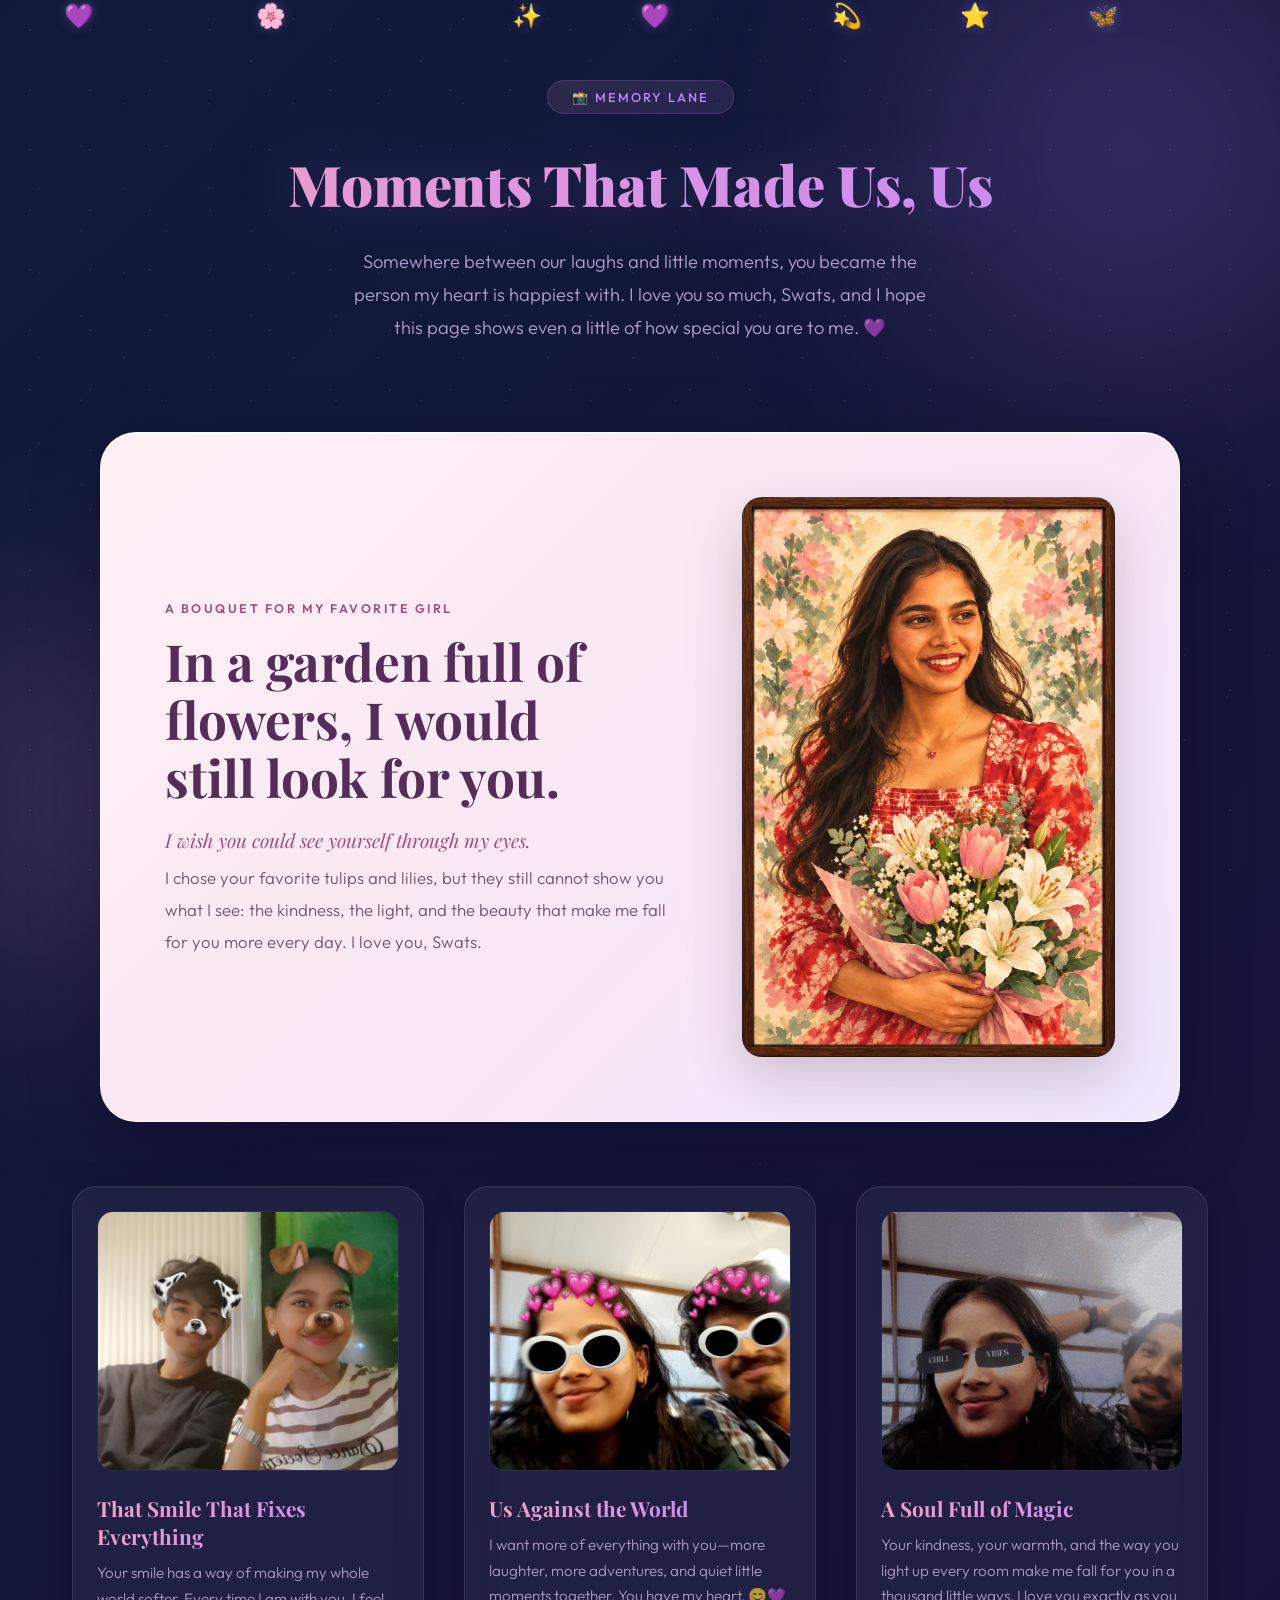
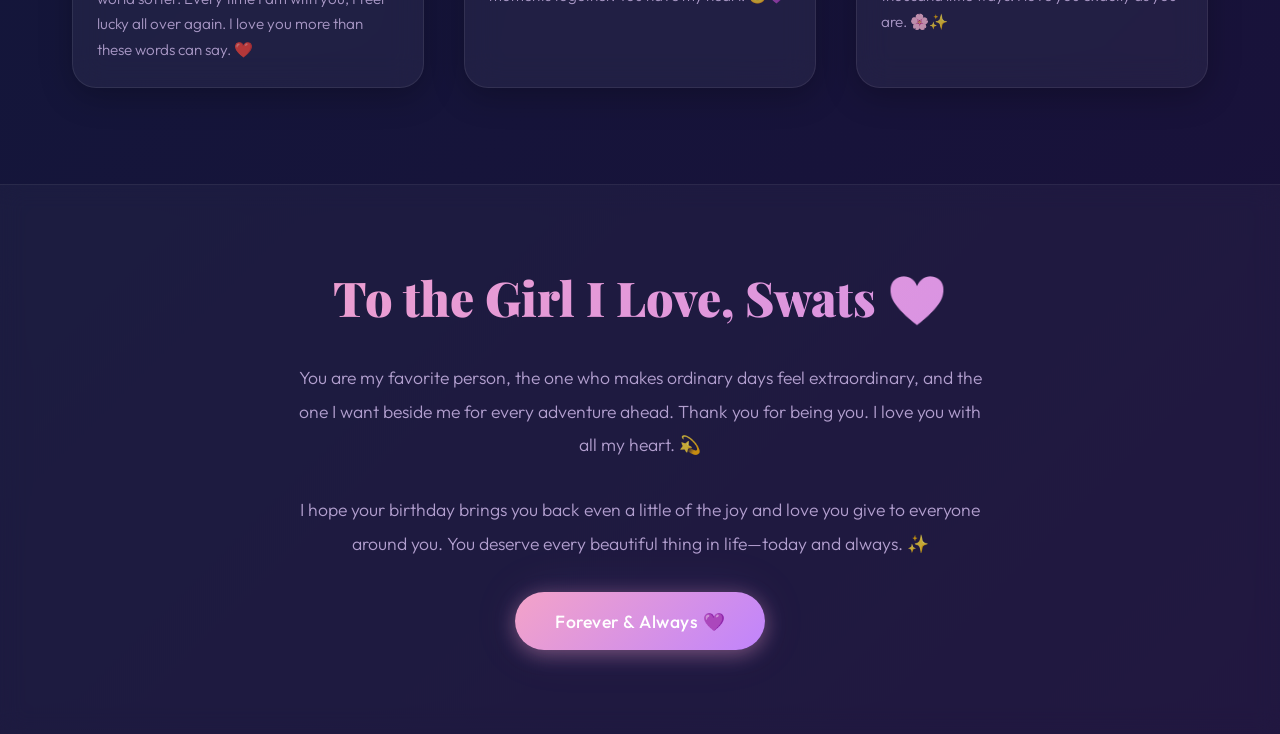
==== last.html @ d5b0f734 "Add romantic floral birthday experience" ====
<!DOCTYPE html>
<html lang="en">

<head>
    <meta charset="UTF-8">
    <meta name="viewport" content="width=device-width, initial-scale=1.0">
    <title>Our Beautiful Memories ✨</title>
    <link rel="preconnect" href="https://fonts.googleapis.com">
    <link rel="preconnect" href="https://fonts.gstatic.com" crossorigin>
    <link href="https://fonts.googleapis.com/css2?family=Playfair+Display:wght@700;900&family=Outfit:wght@300;400;500;600&display=swap" rel="stylesheet">
    <style>
        * {
            margin: 0;
            padding: 0;
            box-sizing: border-box;
        }

        body {
            min-height: 100vh;
            background: linear-gradient(-45deg, #1a0a2e, #2d1b4e, #1e0d3a, #0f1a3a);
            background-size: 400% 400%;
            animation: gradientFlow 20s ease infinite;
            font-family: 'Outfit', sans-serif;
            overflow-x: hidden;
            color: #e4ccff;
        }

        @keyframes gradientFlow {
            0% { background-position: 0% 50%; }
            50% { background-position: 100% 50%; }
            100% { background-position: 0% 50%; }
        }

        /* === GLOW ORBS === */
        body::before,
        body::after {
            content: '';
            position: fixed;
            border-radius: 50%;
            filter: blur(120px);
            opacity: 0.3;
            pointer-events: none;
            z-index: 0;
        }

        body::before {
            width: 500px;
            height: 500px;
            background: radial-gradient(circle, #c084fc, transparent);
            top: -100px;
            right: -100px;
            animation: orbFloat 12s ease-in-out infinite;
        }

        body::after {
            width: 400px;
            height: 400px;
            background: radial-gradient(circle, #f4a3c8, transparent);
            bottom: -100px;
            left: -100px;
            animation: orbFloat 15s ease-in-out infinite reverse;
        }

        @keyframes orbFloat {
            0%, 100% { transform: translate(0, 0); }
            33% { transform: translate(30px, -30px); }
            66% { transform: translate(-20px, 20px); }
        }

        /* === SPARKLE LAYER === */
        .magic-sparkles {
            position: fixed;
            top: 0;
            left: 0;
            width: 100%;
            height: 100%;
            pointer-events: none;
            z-index: 1;
        }

        .magic-sparkles::before,
        .magic-sparkles::after {
            content: '';
            position: absolute;
            width: 100%;
            height: 100%;
            background-image: radial-gradient(circle, rgba(192, 132, 252, 0.4) 1px, transparent 1px);
            background-size: 60px 60px;
            animation: sparkleLayer 10s linear infinite;
            opacity: 0.3;
        }

        .magic-sparkles::after {
            animation-delay: -5s;
            transform: rotate(45deg);
            background-image: radial-gradient(circle, rgba(244, 163, 200, 0.3) 1px, transparent 1px);
        }

        @keyframes sparkleLayer {
            0% { transform: translateY(0); }
            100% { transform: translateY(-60px); }
        }

        /* === FLOATING HEARTS === */
        .floating-hearts {
            position: fixed;
            width: 100%;
            height: 100%;
            pointer-events: none;
            z-index: 2;
        }

        .heart {
            position: absolute;
            font-size: 1.5rem;
            animation: floatHeart var(--float-duration, 6s) ease-in-out infinite;
            animation-delay: var(--delay, 0s);
            filter: drop-shadow(0 0 6px rgba(192, 132, 252, 0.3));
        }

        @keyframes floatHeart {
            0% { transform: translate(0, 100vh) rotate(0deg); opacity: 0.7; }
            50% { opacity: 1; }
            100% { transform: translate(var(--translate-x, 0), -100vh) rotate(360deg); opacity: 0; }
        }

        /* === WELCOME SECTION === */
        .welcome {
            text-align: center;
            padding: 5rem 2rem 3rem;
            position: relative;
            z-index: 3;
        }

        .welcome-badge {
            display: inline-block;
            background: linear-gradient(135deg, rgba(244, 163, 200, 0.12), rgba(192, 132, 252, 0.12));
            border: 1px solid rgba(192, 132, 252, 0.2);
            border-radius: 100px;
            padding: 0.5rem 1.5rem;
            font-size: 0.8rem;
            font-weight: 500;
            letter-spacing: 2px;
            text-transform: uppercase;
            color: #c084fc;
            margin-bottom: 2rem;
            animation: fadeInScale 1.5s ease both;
        }

        .welcome h1 {
            font-family: 'Playfair Display', serif;
            font-size: 3.5rem;
            font-weight: 900;
            background: linear-gradient(135deg, #f4a3c8, #c084fc, #a78bfa, #f4a3c8);
            background-size: 300% 300%;
            -webkit-background-clip: text;
            -webkit-text-fill-color: transparent;
            background-clip: text;
            animation: shimmerText 4s ease infinite;
            filter: drop-shadow(0 0 30px rgba(192, 132, 252, 0.2));
        }

        @keyframes shimmerText {
            0% { background-position: 0% 50%; }
            50% { background-position: 100% 50%; }
            100% { background-position: 0% 50%; }
        }

        .welcome p {
            font-size: 1.15rem;
            font-weight: 300;
            max-width: 600px;
            margin: 1.5rem auto;
            line-height: 1.8;
            color: rgba(228, 204, 255, 0.75);
            animation: fadeIn 2s ease 0.5s both;
        }

        /* === MEMORY CARDS === */
        .memory-container {
            max-width: 1200px;
            margin: 0 auto;
            padding: 2rem;
            display: grid;
            grid-template-columns: repeat(auto-fit, minmax(320px, 1fr));
            gap: 2.5rem;
            z-index: 3;
            position: relative;
        }

        .memory-card {
            background: rgba(255, 255, 255, 0.05);
            backdrop-filter: blur(16px);
            -webkit-backdrop-filter: blur(16px);
            border: 1px solid rgba(255, 255, 255, 0.08);
            border-radius: 24px;
            padding: 1.5rem;
            box-shadow:
                0 8px 32px rgba(0, 0, 0, 0.25),
                inset 0 1px 0 rgba(255, 255, 255, 0.05);
            transition: all 0.5s cubic-bezier(0.4, 0, 0.2, 1);
            position: relative;
            overflow: hidden;
        }

        .memory-card:hover {
            transform: translateY(-12px) scale(1.02);
            border-color: rgba(192, 132, 252, 0.2);
            box-shadow:
                0 20px 50px rgba(0, 0, 0, 0.3),
                0 0 40px rgba(192, 132, 252, 0.08);
        }

        .memory-card::before {
            content: '';
            position: absolute;
            top: 0;
            left: -100%;
            width: 100%;
            height: 100%;
            background: linear-gradient(90deg, transparent, rgba(192, 132, 252, 0.06), transparent);
            transition: left 0.6s ease;
        }

        .memory-card:hover::before {
            left: 100%;
        }

        .memory-img {
            width: 100%;
            height: 260px;
            object-fit: cover;
            border-radius: 16px;
            margin-bottom: 1.2rem;
            transition: transform 0.5s ease;
            border: 1px solid rgba(255, 255, 255, 0.06);
        }

        .memory-card:hover .memory-img {
            transform: scale(1.05);
        }

        .memory-date {
            font-family: 'Playfair Display', serif;
            font-weight: 700;
            font-size: 1.3rem;
            background: linear-gradient(135deg, #f4a3c8, #c084fc);
            -webkit-background-clip: text;
            -webkit-text-fill-color: transparent;
            background-clip: text;
            margin-bottom: 0.6rem;
        }

        .memory-caption {
            font-size: 0.95rem;
            font-weight: 300;
            line-height: 1.7;
            color: rgba(228, 204, 255, 0.7);
        }

        /* === FLOWERS FOR HER === */
        .floral-dedication {
            max-width: 1080px;
            margin: 1rem auto 2rem;
            padding: clamp(1.5rem, 5vw, 4rem);
            display: grid;
            grid-template-columns: minmax(0, 1.1fr) minmax(260px, 0.8fr);
            align-items: center;
            gap: clamp(2rem, 5vw, 5rem);
            position: relative;
            overflow: hidden;
            border: 1px solid rgba(255, 255, 255, 0.72);
            border-radius: 36px;
            background: linear-gradient(135deg, #fff0f5 0%, #f9e7f5 52%, #f0e8ff 100%);
            box-shadow: 0 24px 70px rgba(9, 4, 25, 0.3), inset 0 1px 0 rgba(255, 255, 255, 0.9);
            z-index: 3;
        }

        .floral-copy { position: relative; z-index: 1; }

        .floral-kicker {
            display: inline-block;
            margin-bottom: 1rem;
            color: #a44e7f;
            font-size: 0.78rem;
            font-weight: 600;
            letter-spacing: 0.2em;
            text-transform: uppercase;
        }

        .floral-copy h2 {
            margin-bottom: 1.2rem;
            color: #542d58;
            font: 700 clamp(2rem, 4vw, 3.3rem)/1.14 'Playfair Display', serif;
            text-wrap: balance;
        }

        .floral-copy p {
            max-width: 560px;
            color: #765371;
            font-size: 1.05rem;
            font-weight: 300;
            line-height: 1.9;
        }

        .floral-copy .floral-preface {
            margin-bottom: 0.45rem;
            color: #a44e7f;
            font: italic 1.2rem/1.5 'Playfair Display', serif;
        }

        .floral-portrait-frame {
            width: min(100%, 400px);
            justify-self: center;
            margin: 0;
            position: relative;
            padding: 0;
            border: 0;
            border-radius: 20px;
            background: transparent;
            box-shadow: 0 20px 55px rgba(70, 38, 55, 0.22);
        }

        .floral-portrait-frame img {
            display: block;
            width: 100%;
            aspect-ratio: 2 / 3;
            object-fit: contain;
            object-position: center;
            border-radius: 20px;
        }

        /* === FINAL MESSAGE === */
        .final-message {
            text-align: center;
            padding: 5rem 2rem;
            background: rgba(255, 255, 255, 0.03);
            backdrop-filter: blur(12px);
            border-top: 1px solid rgba(255, 255, 255, 0.06);
            margin-top: 4rem;
            position: relative;
            z-index: 3;
        }

        .final-message h2 {
            font-family: 'Playfair Display', serif;
            font-size: 3rem;
            font-weight: 900;
            background: linear-gradient(135deg, #f4a3c8, #c084fc, #a78bfa);
            background-size: 300% 300%;
            -webkit-background-clip: text;
            -webkit-text-fill-color: transparent;
            background-clip: text;
            animation: shimmerText 4s ease infinite, heartbeat 2.5s ease-in-out infinite;
            margin-bottom: 2rem;
        }

        @keyframes heartbeat {
            0%, 100% { transform: scale(1); }
            50% { transform: scale(1.05); }
        }

        .final-message p {
            font-size: 1.1rem;
            font-weight: 300;
            max-width: 700px;
            margin: 0 auto 2rem;
            line-height: 1.9;
            color: rgba(228, 204, 255, 0.75);
        }

        .goodbye-btn {
            display: inline-block;
            padding: 1.1rem 2.5rem;
            font-size: 1.1rem;
            font-family: 'Outfit', sans-serif;
            font-weight: 500;
            background: linear-gradient(135deg, #f4a3c8, #c084fc);
            color: white;
            border: none;
            border-radius: 60px;
            cursor: pointer;
            text-decoration: none;
            transition: all 0.4s cubic-bezier(0.4, 0, 0.2, 1);
            box-shadow:
                0 4px 20px rgba(244, 163, 200, 0.4),
                0 0 50px rgba(192, 132, 252, 0.1);
            position: relative;
            overflow: hidden;
            letter-spacing: 0.5px;
        }

        .goodbye-btn::after {
            content: '';
            position: absolute;
            top: 0;
            left: -100%;
            width: 100%;
            height: 100%;
            background: linear-gradient(90deg, transparent, rgba(255, 255, 255, 0.15), transparent);
            animation: btnShimmer 3s infinite;
        }

        @keyframes btnShimmer {
            0% { left: -100%; }
            100% { left: 100%; }
        }

        .goodbye-btn:hover {
            transform: translateY(-4px) scale(1.05);
            box-shadow:
                0 8px 30px rgba(244, 163, 200, 0.5),
                0 0 60px rgba(192, 132, 252, 0.2);
        }

        /* === ANIMATIONS === */
        @keyframes fadeInScale {
            0% { opacity: 0; transform: scale(0.8); }
            100% { opacity: 1; transform: scale(1); }
        }

        @keyframes fadeIn {
            0% { opacity: 0; transform: translateY(20px); }
            100% { opacity: 1; transform: translateY(0); }
        }

        /* === CUSTOM SCROLLBAR === */
        ::-webkit-scrollbar {
            width: 8px;
        }

        ::-webkit-scrollbar-track {
            background: rgba(26, 10, 46, 0.5);
        }

        ::-webkit-scrollbar-thumb {
            background: linear-gradient(180deg, #c084fc, #f4a3c8);
            border-radius: 4px;
        }

        ::-webkit-scrollbar-thumb:hover {
            background: linear-gradient(180deg, #a855f7, #f472b6);
        }

        /* === RESPONSIVE === */
        @media (max-width: 768px) {
            .welcome h1 { font-size: 2.5rem; }
            .memory-container { grid-template-columns: 1fr; padding: 1rem; }
            .floral-dedication { grid-template-columns: 1fr; text-align: center; margin: 0 1rem 2rem; }
            .floral-copy p { margin-inline: auto; }
            .floral-portrait-frame { width: min(82%, 400px); }
            .final-message h2 { font-size: 2.2rem; }
            .final-message { padding: 3rem 1.5rem; }
        }

        @media (max-width: 480px) {
            .welcome { padding: 3rem 1rem 2rem; }
            .welcome h1 { font-size: 2rem; }
            .goodbye-btn { padding: 1rem 2rem; font-size: 1rem; }
        }
    </style>
</head>

<body>
    <div class="magic-sparkles"></div>
    <div class="floating-hearts">
        <div class="heart" style="--float-duration: 7s; --delay: 0s; --translate-x: 25px; left: 5%;">💜</div>
        <div class="heart" style="--float-duration: 9s; --delay: 1.5s; --translate-x: -35px; left: 20%;">🌸</div>
        <div class="heart" style="--float-duration: 8s; --delay: 2.5s; --translate-x: 40px; left: 40%;">✨</div>
        <div class="heart" style="--float-duration: 10s; --delay: 3.5s; --translate-x: -25px; left: 65%;">💫</div>
        <div class="heart" style="--float-duration: 6s; --delay: 4.5s; --translate-x: 30px; left: 85%;">🦋</div>
        <div class="heart" style="--float-duration: 11s; --delay: 0.5s; --translate-x: -20px; left: 50%;">💜</div>
        <div class="heart" style="--float-duration: 8s; --delay: 5s; --translate-x: 15px; left: 75%;">⭐</div>
    </div>

    <section class="welcome">
        <div class="welcome-badge">📸 memory lane</div>
        <h1>Moments That Made Us, Us</h1>
        <p>Somewhere between our laughs and little moments, you became the person my heart is happiest with. I love you so much, Swats, and I hope this page shows even a little of how special you are to me. 💜</p>
    </section>

    <section class="floral-dedication" aria-labelledby="floral-title">
        <div class="floral-copy">
            <span class="floral-kicker">A bouquet for my favorite girl</span>
            <h2 id="floral-title">In a garden full of flowers, I would still look for you.</h2>
            <p class="floral-preface">I wish you could see yourself through my eyes.</p>
            <p>I chose your favorite tulips and lilies, but they still cannot show you what I see: the kindness, the light, and the beauty that make me fall for you more every day. I love you, Swats.</p>
        </div>
        <figure class="floral-portrait-frame">
            <img src="./swats-framed-floral-portrait.png" alt="Framed storybook portrait of Swats holding tulips and lilies">
        </figure>
    </section>

    <div class="memory-container">
        <div class="memory-card">
            <img src="./swathij_18.jpg" alt="Swats" class="memory-img">
            <div class="memory-date">That Smile That Fixes Everything</div>
            <div class="memory-caption">Your smile has a way of making my whole world softer. Every time I am with you, I feel lucky all over again. I love you more than these words can say. ❤️</div>
        </div>
        <div class="memory-card">
            <img src="./swathij_18_1.jpg" alt="Swats" class="memory-img">
            <div class="memory-date">Us Against the World</div>
            <div class="memory-caption">I want more of everything with you—more laughter, more adventures, and quiet little moments together. You have my heart. 😊💜</div>
        </div>
        <div class="memory-card">
            <img src="./swathij_18_3.jpg" alt="Swats" class="memory-img">
            <div class="memory-date">A Soul Full of Magic</div>
            <div class="memory-caption">Your kindness, your warmth, and the way you light up every room make me fall for you in a thousand little ways. I love you exactly as you are. 🌸✨</div>
        </div>
    </div>

    <section class="final-message">
        <h2>To the Girl I Love, Swats 💜</h2>
        <p>You are my favorite person, the one who makes ordinary days feel extraordinary, and the one I want beside me for every adventure ahead. Thank you for being you. I love you with all my heart. 💫</p>
        <p>I hope your birthday brings you back even a little of the joy and love you give to everyone around you. You deserve every beautiful thing in life—today and always. ✨</p>
        <a href="#" class="goodbye-btn">Forever &amp; Always 💜</a>
    </section>
</body>

</html>
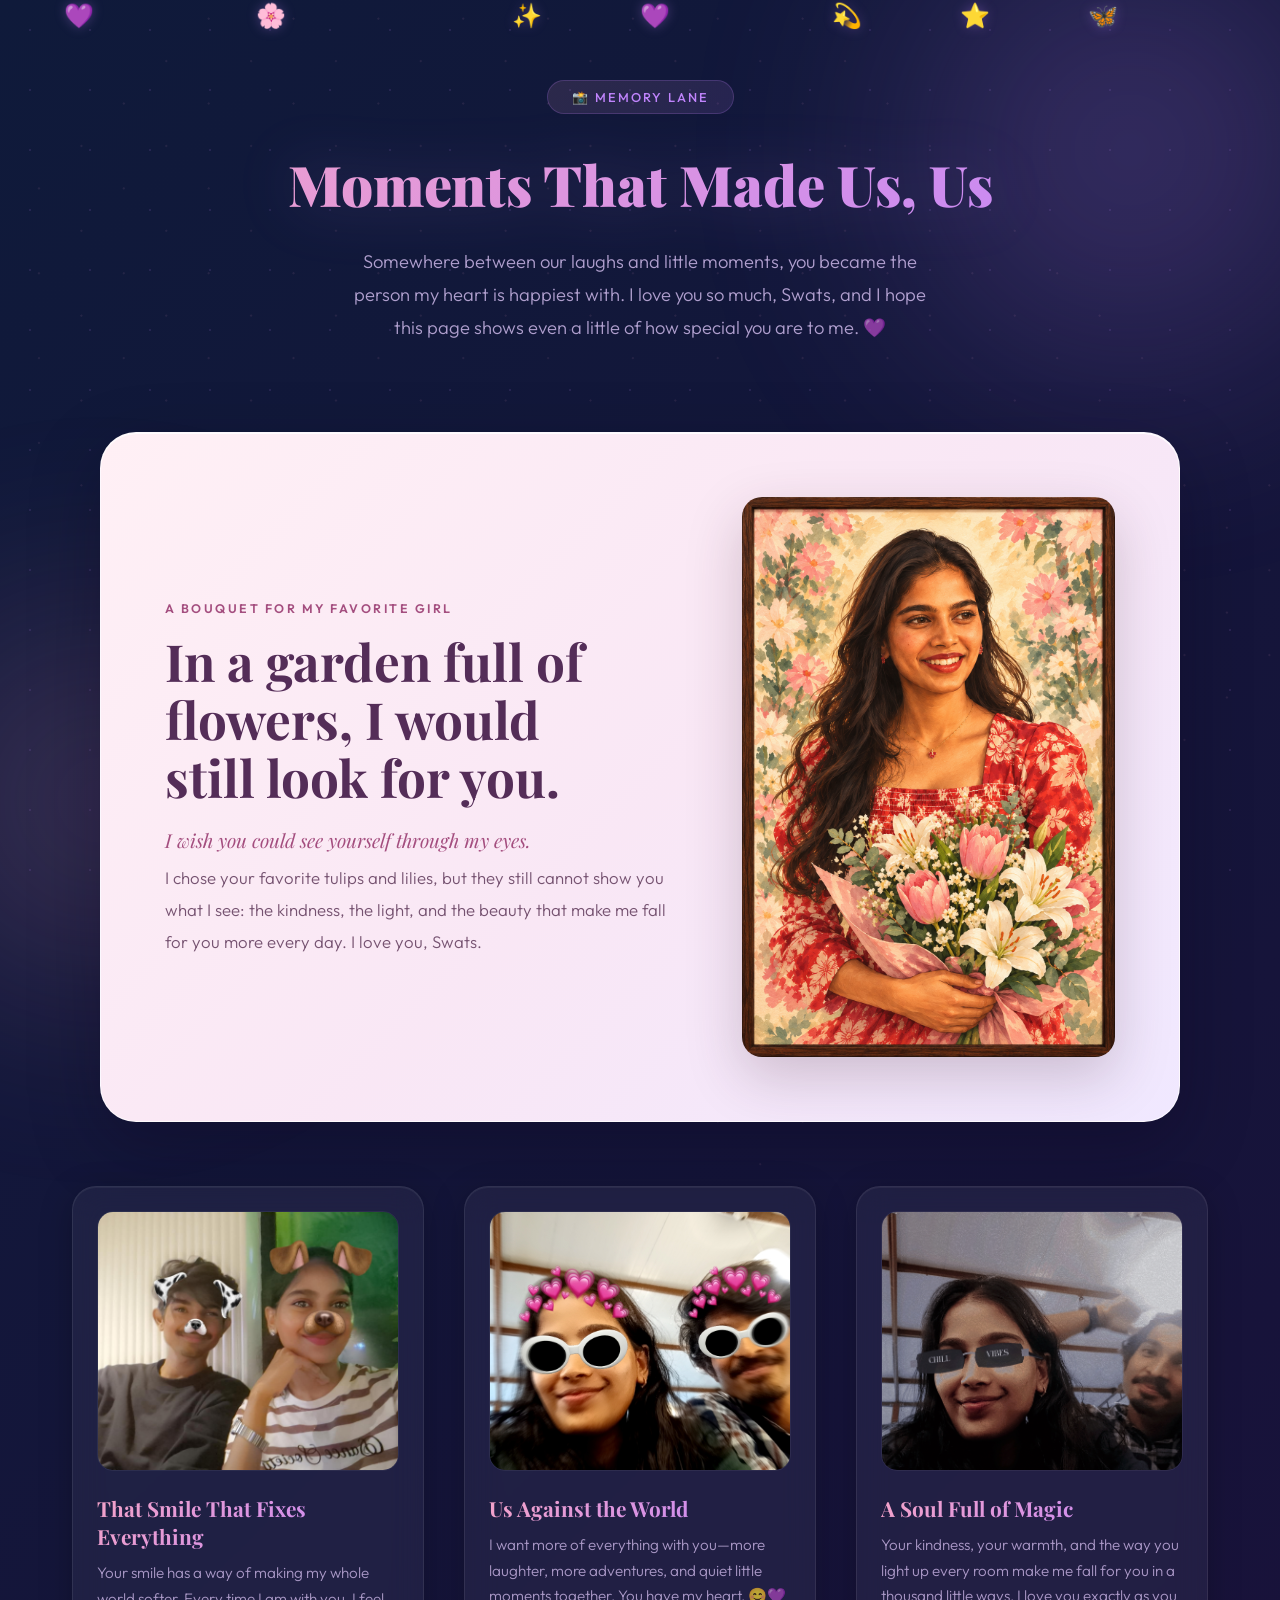
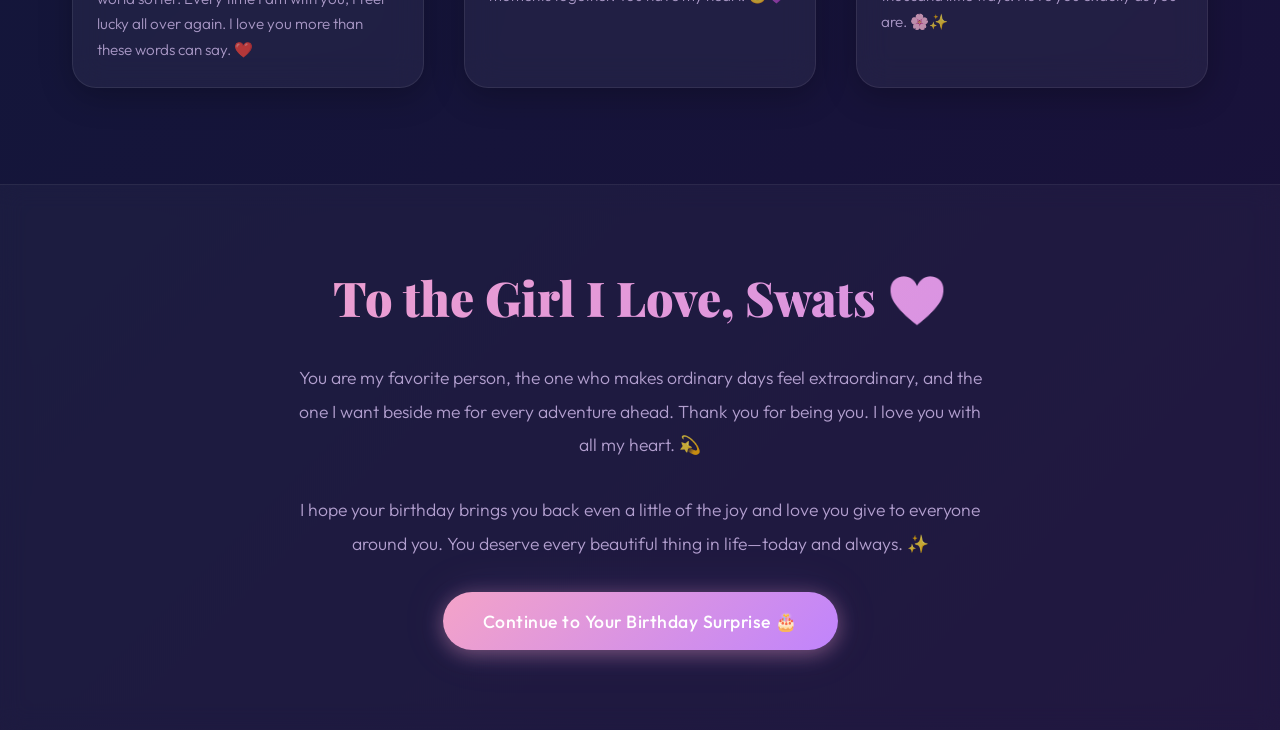
==== commit 53262657: "Add personal reasons and birthday surprise effects" ====
--- a/last.html
+++ b/last.html
@@ -413,6 +413,260 @@
                 0 0 60px rgba(192, 132, 252, 0.2);
         }
 
+        /* === BIRTHDAY SURPRISE === */
+        .birthday-surprise {
+            position: fixed;
+            inset: 0;
+            margin: auto;
+            width: min(760px, 92vw);
+            max-width: 92vw;
+            padding: 0;
+            border: 1px solid rgba(255, 231, 244, 0.75);
+            border-radius: 32px;
+            overflow: hidden;
+            color: #55305a;
+            background: linear-gradient(145deg, #fff8fb, #f9e8f7 58%, #eee7ff);
+            box-shadow: 0 30px 100px rgba(7, 2, 20, 0.5);
+        }
+
+        .birthday-surprise::backdrop {
+            background: rgba(13, 5, 28, 0.78);
+            backdrop-filter: blur(8px);
+        }
+
+        .birthday-surprise[open] {
+            animation: surpriseOpen 0.45s cubic-bezier(0.2, 0.8, 0.2, 1) both;
+        }
+
+        .surprise-inner {
+            min-height: 430px;
+            padding: clamp(3rem, 7vw, 5rem) 2rem 3rem;
+            position: relative;
+            display: flex;
+            flex-direction: column;
+            justify-content: center;
+            align-items: center;
+            text-align: center;
+            overflow: hidden;
+            background:
+                radial-gradient(ellipse at 50% 100%, rgba(255, 183, 213, 0.35), transparent 52%),
+                radial-gradient(ellipse at 0% 0%, rgba(192, 132, 252, 0.16), transparent 45%);
+        }
+
+        .surprise-close {
+            position: absolute;
+            top: 1rem;
+            right: 1rem;
+            width: 42px;
+            height: 42px;
+            border: 1px solid rgba(116, 68, 117, 0.2);
+            border-radius: 50%;
+            color: #69466c;
+            background: rgba(255, 255, 255, 0.7);
+            font-size: 1.7rem;
+            line-height: 1;
+            cursor: pointer;
+            z-index: 4;
+        }
+
+        .surprise-close:hover { background: #fff; }
+
+        .surprise-bubbles {
+            position: absolute;
+            inset: 0;
+            overflow: hidden;
+            pointer-events: none;
+            z-index: 0;
+        }
+
+        .surprise-crackers {
+            position: absolute;
+            inset: 0;
+            overflow: hidden;
+            pointer-events: none;
+            z-index: 0;
+        }
+
+        .cracker-burst {
+            position: absolute;
+            width: clamp(70px, 13vw, 110px);
+            aspect-ratio: 1;
+            opacity: 0;
+            background: repeating-conic-gradient(var(--burst-color) 0deg 3deg, transparent 3deg 18deg);
+            -webkit-mask: radial-gradient(circle, transparent 0 9%, #000 17% 68%, transparent 72%);
+            mask: radial-gradient(circle, transparent 0 9%, #000 17% 68%, transparent 72%);
+            filter: drop-shadow(0 0 9px var(--burst-color));
+            animation: crackerBurst 1.65s ease-out infinite;
+            animation-delay: var(--burst-delay);
+        }
+
+        .cracker-burst::after {
+            content: '';
+            position: absolute;
+            inset: 42%;
+            border-radius: 50%;
+            background: #fff;
+            box-shadow: 0 0 12px 4px var(--burst-color);
+        }
+
+        .cracker-burst.top-left { top: 3%; left: -4%; --burst-color: #ff8db7; --burst-delay: 0s; }
+        .cracker-burst.top-right { top: 7%; right: -3%; --burst-color: #a88bff; --burst-delay: 0.42s; }
+        .cracker-burst.bottom-left { bottom: -3%; left: 2%; --burst-color: #ffc55e; --burst-delay: 0.82s; }
+        .cracker-burst.bottom-right { bottom: 0; right: -2%; --burst-color: #70d6cb; --burst-delay: 1.18s; }
+
+        @keyframes crackerBurst {
+            0% { opacity: 0; transform: scale(0.08) rotate(-18deg); }
+            18% { opacity: 0.95; }
+            72% { opacity: 0.7; }
+            100% { opacity: 0; transform: scale(1.5) rotate(34deg); }
+        }
+
+        .surprise-bubbles span {
+            position: absolute;
+            left: var(--bubble-left);
+            bottom: -45px;
+            width: var(--bubble-size);
+            height: var(--bubble-size);
+            border: 1px solid rgba(255, 255, 255, 0.82);
+            border-radius: 50%;
+            background: radial-gradient(circle at 32% 28%, rgba(255,255,255,0.9), rgba(244,163,200,0.12) 55%, rgba(192,132,252,0.1));
+            box-shadow: inset -3px -3px 8px rgba(192, 132, 252, 0.12), 0 0 12px rgba(255, 255, 255, 0.25);
+            animation: bubbleRise var(--bubble-duration) ease-in infinite;
+            animation-delay: var(--bubble-delay);
+        }
+
+        .surprise-flowers {
+            display: flex;
+            align-items: center;
+            justify-content: center;
+            gap: 0.7rem;
+            margin-bottom: 0.35rem;
+            font-size: clamp(2.2rem, 6vw, 3.5rem);
+            filter: drop-shadow(0 5px 8px rgba(108, 54, 103, 0.14));
+            animation: flowerPop 0.65s 0.15s cubic-bezier(0.2, 1.6, 0.4, 1) both;
+            z-index: 1;
+        }
+
+        .surprise-flowers span {
+            display: inline-block;
+            transform-origin: 50% 85%;
+            animation: flowerSway 2.8s ease-in-out infinite;
+        }
+
+        .surprise-flowers span:nth-child(2) { animation-delay: -0.9s; }
+        .surprise-flowers span:nth-child(3) { animation-delay: -1.5s; }
+        .surprise-flowers .lily { color: #a477ba; font-size: 0.85em; }
+
+        .surprise-petals,
+        .surprise-twinkles {
+            position: absolute;
+            inset: 0;
+            overflow: hidden;
+            pointer-events: none;
+            z-index: 0;
+        }
+
+        .surprise-petals span {
+            position: absolute;
+            left: var(--petal-left);
+            bottom: -24px;
+            width: var(--petal-size);
+            height: calc(var(--petal-size) * 1.45);
+            border-radius: 85% 0 85% 0;
+            background: linear-gradient(145deg, #fff7fb, #f3a7c9 70%, #d4a7f2);
+            box-shadow: 0 0 10px rgba(244, 163, 200, 0.32);
+            opacity: 0;
+            animation: petalDrift var(--petal-duration) ease-in infinite;
+            animation-delay: var(--petal-delay);
+        }
+
+        .surprise-twinkles span {
+            position: absolute;
+            color: #fff9d9;
+            font-size: var(--twinkle-size);
+            line-height: 1;
+            text-shadow: 0 0 12px rgba(255, 223, 138, 0.9), 0 0 24px rgba(255, 255, 255, 0.65);
+            animation: twinkle 1.8s ease-in-out infinite;
+            animation-delay: var(--twinkle-delay);
+        }
+
+        .surprise-twinkles .twinkle-one { top: 34%; left: 16%; }
+        .surprise-twinkles .twinkle-two { top: 31%; right: 17%; }
+        .surprise-twinkles .twinkle-three { bottom: 24%; left: 23%; }
+        .surprise-twinkles .twinkle-four { bottom: 21%; right: 22%; }
+
+        .surprise-cake {
+            margin: 0.1rem 0 0.45rem;
+            font-size: clamp(5rem, 14vw, 8rem);
+            line-height: 1.1;
+            filter: drop-shadow(0 12px 16px rgba(117, 61, 100, 0.2));
+            transform-origin: 50% 100%;
+            animation: cakePop 0.85s 0.2s cubic-bezier(0.16, 1.4, 0.35, 1) both;
+            z-index: 1;
+        }
+
+        .surprise-title {
+            margin: 0 0 0.7rem;
+            color: #754477;
+            font: 900 clamp(2rem, 6vw, 3.3rem)/1.15 'Playfair Display', serif;
+            text-shadow: 0 3px 18px rgba(244, 163, 200, 0.32);
+            z-index: 1;
+        }
+
+        .surprise-note {
+            max-width: 480px;
+            margin: 0;
+            color: #795f79;
+            font-size: 1.05rem;
+            line-height: 1.8;
+            z-index: 1;
+        }
+
+        @keyframes cakePop {
+            0% { opacity: 0; transform: translateY(90px) scale(0.25) rotate(-12deg); }
+            65% { opacity: 1; transform: translateY(-10px) scale(1.12) rotate(3deg); }
+            82% { transform: translateY(4px) scale(0.96) rotate(-1deg); }
+            100% { opacity: 1; transform: translateY(0) scale(1) rotate(0); }
+        }
+
+        @keyframes flowerPop {
+            from { opacity: 0; transform: scale(0.4) translateY(18px); }
+            to { opacity: 1; transform: scale(1) translateY(0); }
+        }
+
+        @keyframes flowerSway {
+            0%, 100% { transform: rotate(-6deg) translateY(0); }
+            50% { transform: rotate(6deg) translateY(-4px); }
+        }
+
+        @keyframes petalDrift {
+            0% { opacity: 0; transform: translate3d(0, 0, 0) rotate(0) scale(0.7); }
+            16% { opacity: 0.8; }
+            82% { opacity: 0.65; }
+            100% { opacity: 0; transform: translate3d(var(--petal-drift), -470px, 0) rotate(300deg) scale(1.1); }
+        }
+
+        @keyframes twinkle {
+            0%, 100% { opacity: 0.2; transform: scale(0.65) rotate(-15deg); }
+            50% { opacity: 1; transform: scale(1.25) rotate(15deg); }
+        }
+
+        @keyframes bubbleRise {
+            0% { transform: translate3d(0, 0, 0) scale(0.65); opacity: 0; }
+            12% { opacity: 0.85; }
+            85% { opacity: 0.5; }
+            100% { transform: translate3d(30px, -520px, 0) scale(1.2); opacity: 0; }
+        }
+
+        @keyframes surpriseOpen {
+            from { opacity: 0; transform: translateY(20px) scale(0.96); }
+            to { opacity: 1; transform: translateY(0) scale(1); }
+        }
+
+        @media (prefers-reduced-motion: reduce) {
+            .birthday-surprise[open], .surprise-cake, .surprise-flowers, .surprise-flowers span, .surprise-bubbles span, .cracker-burst, .surprise-petals span, .surprise-twinkles span { animation: none; }
+        }
+
         /* === ANIMATIONS === */
         @keyframes fadeInScale {
             0% { opacity: 0; transform: scale(0.8); }
@@ -513,8 +767,58 @@
         <h2>To the Girl I Love, Swats 💜</h2>
         <p>You are my favorite person, the one who makes ordinary days feel extraordinary, and the one I want beside me for every adventure ahead. Thank you for being you. I love you with all my heart. 💫</p>
         <p>I hope your birthday brings you back even a little of the joy and love you give to everyone around you. You deserve every beautiful thing in life—today and always. ✨</p>
-        <a href="#" class="goodbye-btn">Forever &amp; Always 💜</a>
+        <button type="button" id="surprise-open" class="goodbye-btn">Continue to Your Birthday Surprise 🎂</button>
     </section>
+
+    <dialog class="birthday-surprise" id="birthday-surprise" aria-labelledby="surprise-title">
+        <div class="surprise-inner">
+            <button type="button" class="surprise-close" id="surprise-close" aria-label="Close birthday surprise">×</button>
+            <div class="surprise-bubbles" aria-hidden="true">
+                <span style="--bubble-left: 8%; --bubble-size: 18px; --bubble-duration: 7s; --bubble-delay: -1s"></span>
+                <span style="--bubble-left: 18%; --bubble-size: 30px; --bubble-duration: 8s; --bubble-delay: -4s"></span>
+                <span style="--bubble-left: 29%; --bubble-size: 13px; --bubble-duration: 6s; --bubble-delay: -2s"></span>
+                <span style="--bubble-left: 42%; --bubble-size: 24px; --bubble-duration: 9s; --bubble-delay: -6s"></span>
+                <span style="--bubble-left: 56%; --bubble-size: 16px; --bubble-duration: 7s; --bubble-delay: -3s"></span>
+                <span style="--bubble-left: 68%; --bubble-size: 28px; --bubble-duration: 8s; --bubble-delay: -5s"></span>
+                <span style="--bubble-left: 81%; --bubble-size: 15px; --bubble-duration: 6.5s; --bubble-delay: -2.5s"></span>
+                <span style="--bubble-left: 92%; --bubble-size: 23px; --bubble-duration: 9s; --bubble-delay: -7s"></span>
+            </div>
+            <div class="surprise-crackers" aria-hidden="true">
+                <span class="cracker-burst top-left"></span>
+                <span class="cracker-burst top-right"></span>
+                <span class="cracker-burst bottom-left"></span>
+                <span class="cracker-burst bottom-right"></span>
+            </div>
+            <div class="surprise-petals" aria-hidden="true">
+                <span style="--petal-left: 12%; --petal-size: 11px; --petal-duration: 8s; --petal-delay: -2s; --petal-drift: 55px"></span>
+                <span style="--petal-left: 27%; --petal-size: 8px; --petal-duration: 7s; --petal-delay: -5s; --petal-drift: -35px"></span>
+                <span style="--petal-left: 44%; --petal-size: 12px; --petal-duration: 9s; --petal-delay: -3s; --petal-drift: 42px"></span>
+                <span style="--petal-left: 63%; --petal-size: 9px; --petal-duration: 7.5s; --petal-delay: -6s; --petal-drift: -48px"></span>
+                <span style="--petal-left: 83%; --petal-size: 12px; --petal-duration: 8.5s; --petal-delay: -1s; --petal-drift: 32px"></span>
+            </div>
+            <div class="surprise-twinkles" aria-hidden="true">
+                <span class="twinkle-one" style="--twinkle-size: 1.1rem; --twinkle-delay: 0s">✦</span>
+                <span class="twinkle-two" style="--twinkle-size: 1.4rem; --twinkle-delay: -0.6s">✧</span>
+                <span class="twinkle-three" style="--twinkle-size: 0.9rem; --twinkle-delay: -1s">✦</span>
+                <span class="twinkle-four" style="--twinkle-size: 1.2rem; --twinkle-delay: -0.3s">✧</span>
+            </div>
+            <div class="surprise-flowers" aria-hidden="true">
+                <span>🌷</span><span class="lily">✿</span><span>🌷</span>
+            </div>
+            <div class="surprise-cake" aria-hidden="true">🎂</div>
+            <h2 class="surprise-title" id="surprise-title">Happy Birthday, Swats! 🎉</h2>
+            <p class="surprise-note">Your favorite flowers, a little birthday cake, and all my love—for you.</p>
+        </div>
+    </dialog>
+
+    <script>
+        const birthdaySurprise = document.getElementById('birthday-surprise');
+        document.getElementById('surprise-open').addEventListener('click', () => birthdaySurprise.showModal());
+        document.getElementById('surprise-close').addEventListener('click', () => birthdaySurprise.close());
+        birthdaySurprise.addEventListener('click', event => {
+            if (event.target === birthdaySurprise) birthdaySurprise.close();
+        });
+    </script>
 </body>
 
 </html>
